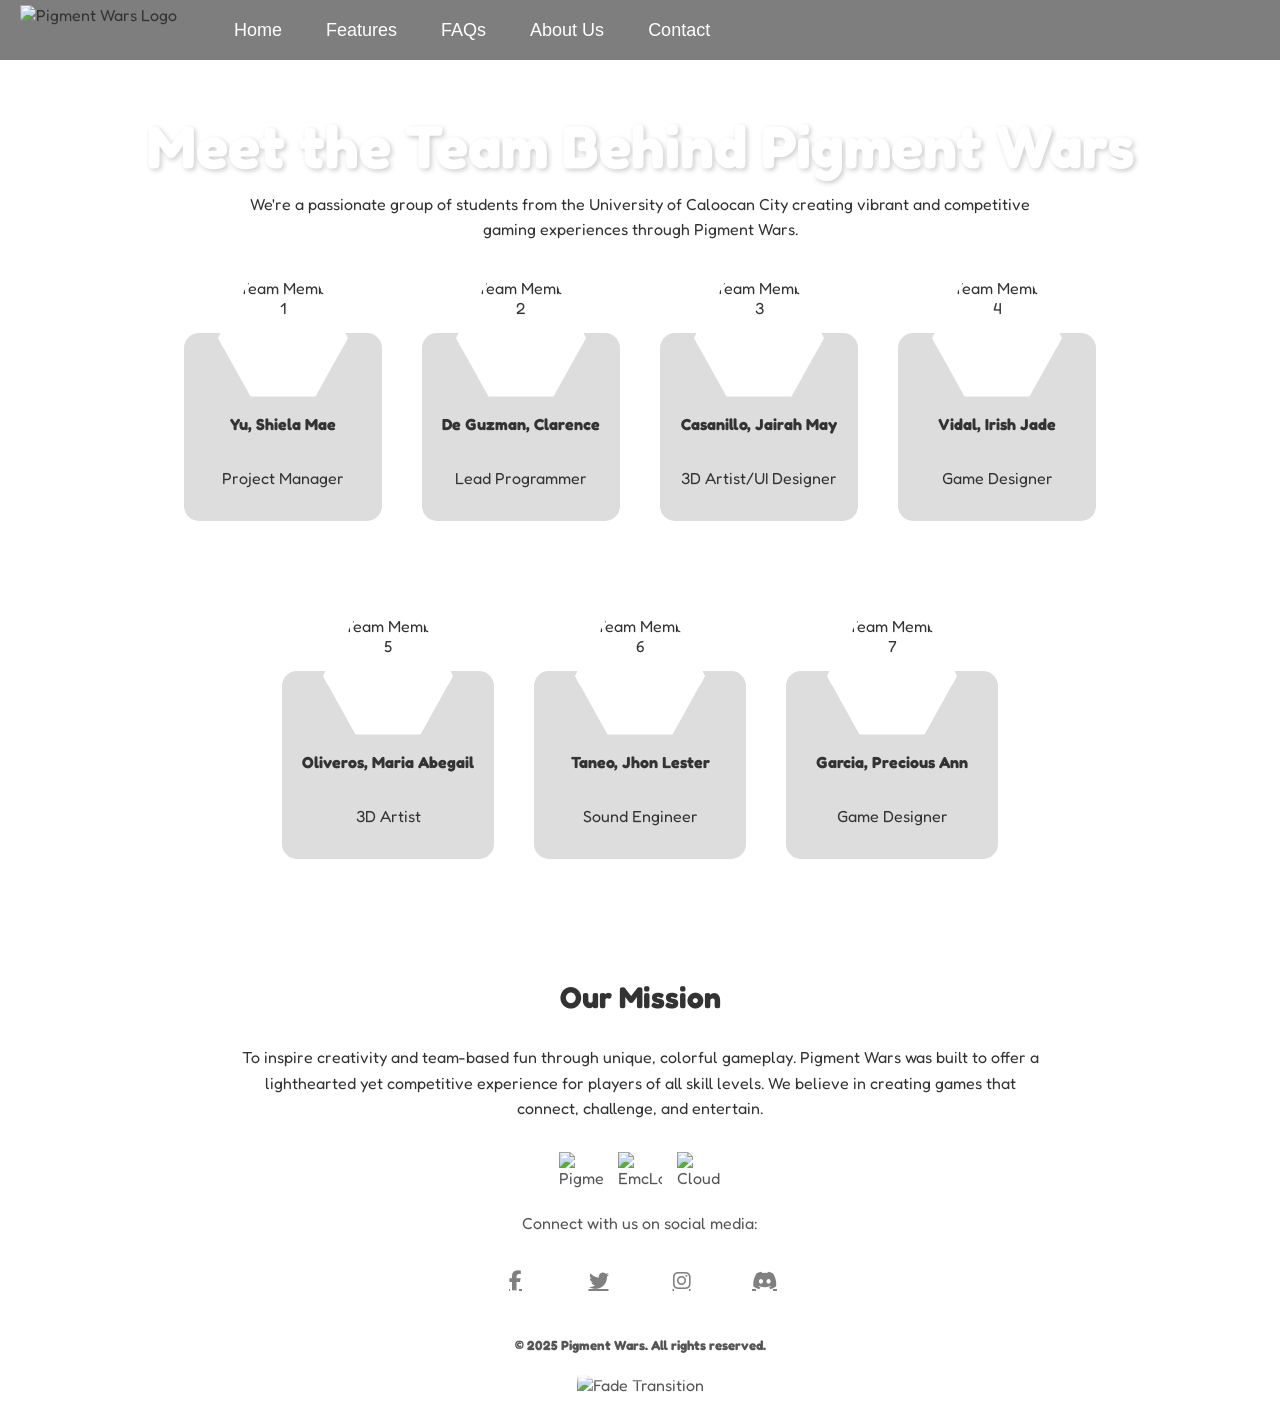
==== Pigment Wars-About.html @ dfe7bc62 "Add files via upload" ====
<!DOCTYPE html>
<html lang="en">
<head>
  <meta charset="UTF-8" />
  <meta name="viewport" content="width=device-width, initial-scale=1.0"/>
  <title>About Us - Pigment Wars</title>
  <link rel="stylesheet" href="style.css">
  <link href="https://fonts.googleapis.com/css2?family=Fredoka&display=swap" rel="stylesheet">
  <link rel="stylesheet" href="https://cdnjs.cloudflare.com/ajax/libs/font-awesome/6.5.0/css/all.min.css">

</head>
<body>
  <header>
    <div class="logo-nav">
      <img src="Images/logo.png" alt="Pigment Wars Logo" />
      <nav class="nav-links">
        <a href="index.html">Home</a>
        <a href="Pigment Wars-Features.html">Features</a>
        <a href="Pigment Wars-FAQs.html">FAQs</a>
        <a href="Pigment Wars-About.html">About Us</a>
        <a href="Pigment Wars-Contacts.html">Contact</a>
      </nav>
    </div>
  </header>

  <section class="about-container">
    <div class="about-intro">
      <h1>Meet the Team Behind Pigment Wars</h1>
      <p style="margin-bottom: 30px;">We're a passionate group of students from the University of Caloocan City creating vibrant and competitive gaming experiences through Pigment Wars.</p>
    </div>

    <div class="team-container">
        <div class="team-row row-4">
          <div class="team-member">
            <img src="Images/Members/Yu 2x2.jpeg" alt="Team Member 1">
            <h4>Yu, Shiela Mae</h4>
            <p>Project Manager</p>
          </div>
          <div class="team-member">
            <img src="Images/Members/clarence 2x2.png" alt="Team Member 2">
            <h4>De Guzman, Clarence</h4>
            <p>Lead Programmer</p>
          </div>
          <div class="team-member">
            <img src="Images/Members/CASANILLO.jpg" alt="Team Member 3">
            <h4>Casanillo, Jairah May</h4>
            <p>3D Artist/UI Designer</p>
          </div>
          <div class="team-member">
            <img src="Images/Members/vidal pic 2x2.png" alt="Team Member 4">
            <h4>Vidal, Irish Jade</h4>
            <p>Game Designer</p>
          </div>
        </div>
        
        <div class="team-row row-3">
          <div class="team-member">
            <img src="Images/Members/maria 2x2.jpg" alt="Team Member 5">
            <h4>Oliveros, Maria Abegail</h4>
            <p>3D Artist</p>
          </div>
          <div class="team-member">
            <img src="Images/Members/taneo.png" alt="Team Member 6">
            <h4>Taneo, Jhon Lester</h4>
            <p>Sound Engineer</p>
          </div>
          <div class="team-member">
            <img src="Images/Members/Garcia 2x2.png" alt="Team Member 7">
            <h4>Garcia, Precious Ann</h4>
            <p>Game Designer</p>
          </div>
        </div>
      </div>
      
    <div class="mission-section">
      <h2>Our Mission</h2>
      <p>To inspire creativity and team-based fun through unique, colorful gameplay. Pigment Wars was built to offer a lighthearted yet competitive experience for players of all skill levels. We believe in creating games that connect, challenge, and entertain.</p>
    </div>
  </section>

  <footer>
    <div class="container">
      <!-- Logo Image -->
      <div class="logo-row">
        <img src="Images/PigmentWars IconSB.png" alt="PigmentWarsLogo" class="mini-logo" />
        <img src="Images/EMC LOGO.png" alt="EmcLogo" class="mini-logo" />
        <img src="Images/Cloud3 SB.png" alt="CloudILogo" class="mini-logo" />
      </div>

    <p>Connect with us on social media:</p>
    <div class="social-icons">
      <a href="https://www.facebook.com" target="_blank" aria-label="Facebook">
        <i class="fab fa-facebook-f"></i>
      </a>
      <a href="https://www.twitter.com" target="_blank" aria-label="Twitter">
        <i class="fab fa-twitter"></i>
      </a>
      <a href="https://www.instagram.com" target="_blank" aria-label="Instagram">
        <i class="fab fa-instagram"></i>
      </a>
      <a href="https://www.discord.com" target="_blank" aria-label="Discord">
        <i class="fab fa-discord"></i>
      </a>
    </div>
    <h5>&copy; 2025 Pigment Wars. All rights reserved.</h5>
    <img src="Images/skybox12.png" alt="Fade Transition" class="section-fade-image" />
  </footer>

</body>
</html>
---- style.css ----
body {
  font-family: 'Fredoka', sans-serif;
  text-align: center;
  margin: 0;
  padding-top: 60px;
  background: url(Images/BG\ FOR\ COLOR\ CUSTOMIZATION\(2\).png);
  opacity: 0.4s;
  background-attachment: fixed;
  background-repeat: no-repeat;
  background-size: cover;
  color: #333;
}

  .body.content {
    z-index: 2;
  }
  

h1 {
    font-size: 60px;
    font-weight: bold;
    color: #fff;
    text-shadow: 2px 2px 5px rgba(0, 0, 0, 0.2);
    margin-bottom: 10px;
  }

h2 {
  font-size: 30px;
  font-weight: bold;
  margin: 30px;
  margin-top: 90px;
}

ul {
    list-style-type: circle;
    text-align: left;
    max-width: 700px;
    margin: 20px auto;
    padding-left: 20px;
  }

  ul li {
    margin-bottom: 20px; 
  }

  p {
    max-width: 800px;
    margin: 10px auto;
    font-size: 16px;
    line-height: 1.6;
  }

header {
  background: #7e7e7e;
  display: flex;
  align-items: center;
  justify-content: flex-start;
  padding: 5px 20px;
  position: fixed;
  top: 0;
  left: 0;
  width: 100%;
  z-index: 1000;
}

.logo-nav {
  display: flex;
  align-items: center;
  flex-wrap: wrap;
  justify-content: space-between;
}

header img {
  height: 50px;
  margin-right: 20px;
}

.nav-links {
    font-family: 'Fredoka', sans-serif;
  margin: 5px;
  display: flex;
}

.nav-links a {
  color: #ffffff;
  text-decoration: none;
  margin-left: 20px;
  font-size: 18px;
  padding: 8px 12px;
  display: inline-block;
  transition: background-color 0.3s;
  font-family: Verdana, sans-serif;
}

.nav-links a:hover {
  color: #ffffff;
  border-radius: 4px;
  background-color: #8f8f8f;
}

.cover {
  width: 100%;
  height: 600px;
  background-color: rgb(71, 71, 71);
  position: relative;
  display: flex;
  align-items: center;
  justify-content: center;
  overflow: hidden;
}

.title-image {
  position: absolute;
  top: 20px;
  left: 50%;
  transform: translateX(-50%);
  max-width: 80%;
  height: auto;
  z-index: 1;
}

.cover video {
  position: absolute;
  width: 100%;
  height: 100%;
  object-fit: cover;
}

.play-button {
  position: absolute;
  bottom: 70px;
  left: 50%;
  transform: translateX(-50%);
  padding: 12px 24px;
  background: #666;
  color: white;
  text-decoration: none;
  border-radius: 4px;
  font-weight: bold;
  font-size: 30px;
  box-shadow: inset -4px -3px 5px rgba(0, 0, 0, 0.5);
  z-index: 2;
  font-family: 'Fredoka', sans-serif;
  font-size: 2rem;
  font-weight: bold;
}

.play-button:hover {
  background: #555;
  box-shadow: inset 3px 3px 5px rgba(0, 0, 0, 0.5);
}

.section-fade-image {
position: relative;
  width: 100%;
  height: 500px;
  margin-top: -150px;
  z-index: -2;
  object-fit: cover;
  pointer-events: none; 

  mask-image: linear-gradient(to bottom, transparent 0%, black 40%, black 90%, transparent 100%);
}

.overview-frame {
  background: url('Images/overview-frame.png') no-repeat center center;
  background-size: contain;
  width: 90%;
  max-width: 1000px;
  margin: 30px auto;
  padding: 60px 50px;
  box-sizing: border-box;
  position: relative;
  aspect-ratio: 16 / 9;
}

.overview-content {
    background-color: rgba(255, 255, 255, 0);
    padding: 20px;
    border-radius: 10px;
    height: 100%;
    overflow: auto;
    font-size: 18px;
    line-height: 1.6;
}

.carousel-container {
    position: relative;
    max-width: 800px;
    margin: 40px auto;
    overflow: hidden;
    border-radius: 10px;
    box-shadow: 0 4px 12px rgba(0, 0, 0, 0.2);
}
  
.carousel-slide {
    display: flex;
    transition: transform 0.5s ease-in-out;
    width: fit-content;
}
  
.carousel-slide img {
    width: 800px;
    height: auto;
    border-radius: 10px;
    flex-shrink: 0;
}
  
.carousel-btn {
    position: absolute;
    top: 50%;
    transform: translateY(-50%);
    background-color: rgba(0,0,0,0.5);
    color: white;
    border: none;
    font-size: 30px;
    padding: 10px;
    cursor: pointer;
    z-index: 10;
    border-radius: 50%;
    transition: background-color 0.3s ease;
}
  
.carousel-btn:hover {
    background-color: rgba(0, 0, 0, 0.8);
}
  
.carousel-btn.prev {
    left: 10px;
}
  
.carousel-btn.next {
    right: 10px;
}

.section {
    padding: 60px 20px;
    text-align: center;
    opacity: 0;
  transform: translateY(50px);
  transition: opacity 1s ease, transform 1s ease;
  }

  .section.show {
    opacity: 1;
    transform: translateY(0);
  }

  .section:nth-child(odd) {
    transition-delay: 0.2s;
  }
  .section:nth-child(even) {
    transition-delay: 0.4s;
  }
  
  .features-row {
    display: flex;
    justify-content: center;
    gap: 4rem;
    flex-wrap: nowrap; 
    overflow-x: auto; 
    padding: 50px;
  }

  .feature-item {
    background-color: #fff;
    border-radius: 10px;
    box-shadow: 0 6px 15px rgba(0, 0, 0, 0.1);
    width: 300px;
    padding: 20px;
    text-align: center;
    transition: transform 0.3s ease, box-shadow 0.3s ease;
  }

  .feature-item:hover {
    transform: scale(1.05);
    transform: translateY(-5px);
    box-shadow: 0 8px 20px rgba(0, 0, 0, 0.2);
  }

  .feature-box {
    transition: transform 0.3s ease, box-shadow 0.3s ease;
  }

  .feature-box img {
    width: 100%;
    height: 180px;
    object-fit: cover;
    border-radius: 15px;
    margin-bottom: 15px;
  }
  
  .feature-item:hover .feature-box {
    transform: scale(1.05);
  }
  
  .feature-item:hover .feature-text {
    transform: scale(1.05);
  }

  @media (max-width: 1024px) {
    .features-row {
      flex-wrap: wrap;
    }
    .feature-item {
      flex: 1 1 45%;
      margin-bottom: 2rem;
    }
  }
  
  @keyframes fadeInUp {
    0% {
      opacity: 0;
      transform: translateY(30px);
    }
    100% {
      opacity: 1;
      transform: translateY(0);
    }
  }
  
  .fade-in-up {
    animation: fadeInUp 1s ease forwards;
    opacity: 0;
  }
  
  .learn-more-button {
    display: inline-block;
    margin-top: 2rem;
    margin-bottom: 50px;
    padding: 12px 24px;
    background: #666;
    color: white;
    text-decoration: none;
    border-radius: 4px;
    font-weight: bold;
    font-size: 2rem;
    z-index: 3;
    font-family: 'Fredoka', sans-serif;
    box-shadow: inset -4px -3px 5px rgba(0, 0, 0, 0.5);
  }
  
  .learn-more-button:hover {
    background: #555;
    box-shadow: inset 3px 3px 5px rgba(0, 0, 0, 0.5);
  }

  .single-container {
    display: flex;
    justify-content: center;
    align-items: center;
    margin: 50px 100px;
    opacity: 1;
    transition: transform 0.3s ease;
  }
  
  .single-container img {
    max-width: 800px;
    width: 100%;
    height: auto;
    border-radius: 20px; /* Optional: rounded corners */
    box-shadow: 0 8px 20px rgba(0, 0, 0, 0.2); /* Optional: drop shadow */
  }

  .single-container video {
    max-width: 800px;
    width: 100%;
    height: auto;
    border-radius: 20px;
    box-shadow: 0 8px 20px rgba(0, 0, 0, 0.2);
  }

  .single-container:hover {
    transform: scale(1.05);
    transform: translateY(-5px);
  }

  #hero-video {
    position: relative;
    padding: 80px 20px;
  }

  .video-wrapper {
    width: 70%;
    max-width: 300px; 
    margin: 50px auto;
    position: relative;
    border-radius: 20px;
    overflow: hidden;
    box-shadow: 0 10px 25px rgba(0, 0, 0, 0.3);
  }

  .video-wrapper video {
    width: 50%;
    display: block;
    border-radius: 20px;
  }
  
  .video-overlay {
    position: absolute;
    top: 0;
    left: 0;
    width: 100%;
    height: 100%;
    background: linear-gradient(to bottom, rgba(0,0,0,0.8), rgba(0,0,0,0.4));
    z-index: 2;
    transition: opacity 0.5s ease;
    border-radius: 20px;
  }
  
  .video-btn {
    position: absolute;
    top: 50%;
    left: 50%;
    transform: translate(-50%, -50%);
    background-color: rgba(0, 0, 0, 0.6);
    border-radius: 50%;
    width: 60px;
    height: 60px;
    cursor: pointer;
    display: flex;
    align-items: center;
    justify-content: center;
    z-index: 3;
    transition: opacity 0.3s ease;
  }

  .video-btn svg {
    fill: #fff;
  }

  .video-btn:hover {
    transition: opacity 1 ease;
  }
  
  .team-container {
    background: url(Images/SCORE\ PANEL.png)no-repeat center center;
    background-size: contain;
    display: flex;
    flex-direction: column;
    align-items: center;
    gap: 100px; /* increased spacing between rows */
    padding: 30px 0;
    padding-top: 60px;
    border-radius: 20px;
  }
  
  .team-row {
    display: grid;
    gap: 40px;
  }
  
  .row-4 {
    grid-template-columns: repeat(4, 1fr);
    margin-bottom: 50px;
  }
  
  .row-3 {
    grid-template-columns: repeat(3, 1fr);
    justify-content: center;
  }
  
  
  @media (max-width: 768px) {
    .team-container {
      grid-template-columns: repeat(2, 1fr); /* 2 columns on tablets */
    }
  }
  
  @media (max-width: 500px) {
    .team-container {
      grid-template-columns: 1fr; /* 1 column on phones */
    }
  }
  
  .team-member {
    background-color: #ddd;
    border-radius: 15px;
    padding: 60px 20px 20px; 
    text-align: center;
    transition: transform 0.3s ease;
    position: relative; 
    display: flex;
    flex-direction: column;
    align-items: center;
  }
  
  .team-member img {
    border: 5px solid rgb(255, 255, 255);
    width: 120px;
    height: 120px;
    object-fit: cover;
    clip-path: polygon(
      25% 5%, 75% 5%,
      100% 50%,
      75% 95%, 25% 95%,
      0% 50%
    );
    background-color: #fff;
    box-shadow: 0 4px 8px rgba(0,0,0,0.5);
    position: absolute;
    top: -60px; /* Moves it up to overlap the card */
  }

  .team-member:hover {
    background-color: #cfcfcf;
    transform: scale(1.05);
    box-shadow: 0 4px 8px rgba(0,0,0,0.2);
  }

  .contact-form {
    max-width: 600px;
    margin: 0 auto;
    display: flex;
    flex-direction: column;
    gap: 15px;
    font-family: 'Fredoka', sans-serif;
  }
  
  .contact-form input,
  .contact-form textarea {
    padding: 10px;
    border: 2px solid #ccc;
    border-radius: 10px;
    font-size: 16px;
  }
  
  .contact-form button {
    background: #666;
    color: white;
    padding: 1rem;
    font-size: 1.1rem;
    border: none;
    border-radius: 8px;
    cursor: pointer;
    font-weight: bold;
    font-family: 'Fredoka', sans-serif;
    box-shadow: inset -4px -3px 5px rgba(0, 0, 0, 0.5);
  }
  
  .contact-form button:hover {
    background: #555;
    box-shadow: inset 3px 3px 5px rgba(0, 0, 0, 0.5);
  }
  
  footer {
    color: #555;
    padding: 20px 0;
    text-align: center;
  }

  /* Social icons container */
  .social-icons {
    display: flex;
    justify-content: center;
    gap: 15px;
    margin-top: 10px;
  }

  /* Icon link styling */
  .social-icons a {
    color: #808080;
    padding: 12px;
    font-size: 20px;
    width: 44px;
    height: 44px;
    display: flex;
    align-items: center;
    justify-content: center;
    transition: background-color 0.3s;
  }

  /* Hover effects */
  .social-icons a:hover {
    color: #333;
  }

  .logo-row {
    display: flex;
    justify-content: center;
    gap: 15px;
    margin: 0 30px 15px 30px;
    padding: 0 20px;
    overflow: hidden;
  }

  .mini-logo {
    width: 44px;
    height: 44px; /* Same height as social icons */
    object-fit: contain;
    display: inline-block;
    transition: filter 0.3s ease;
  }

  .mini-logo:hover {
    filter: brightness(0.8);
  }
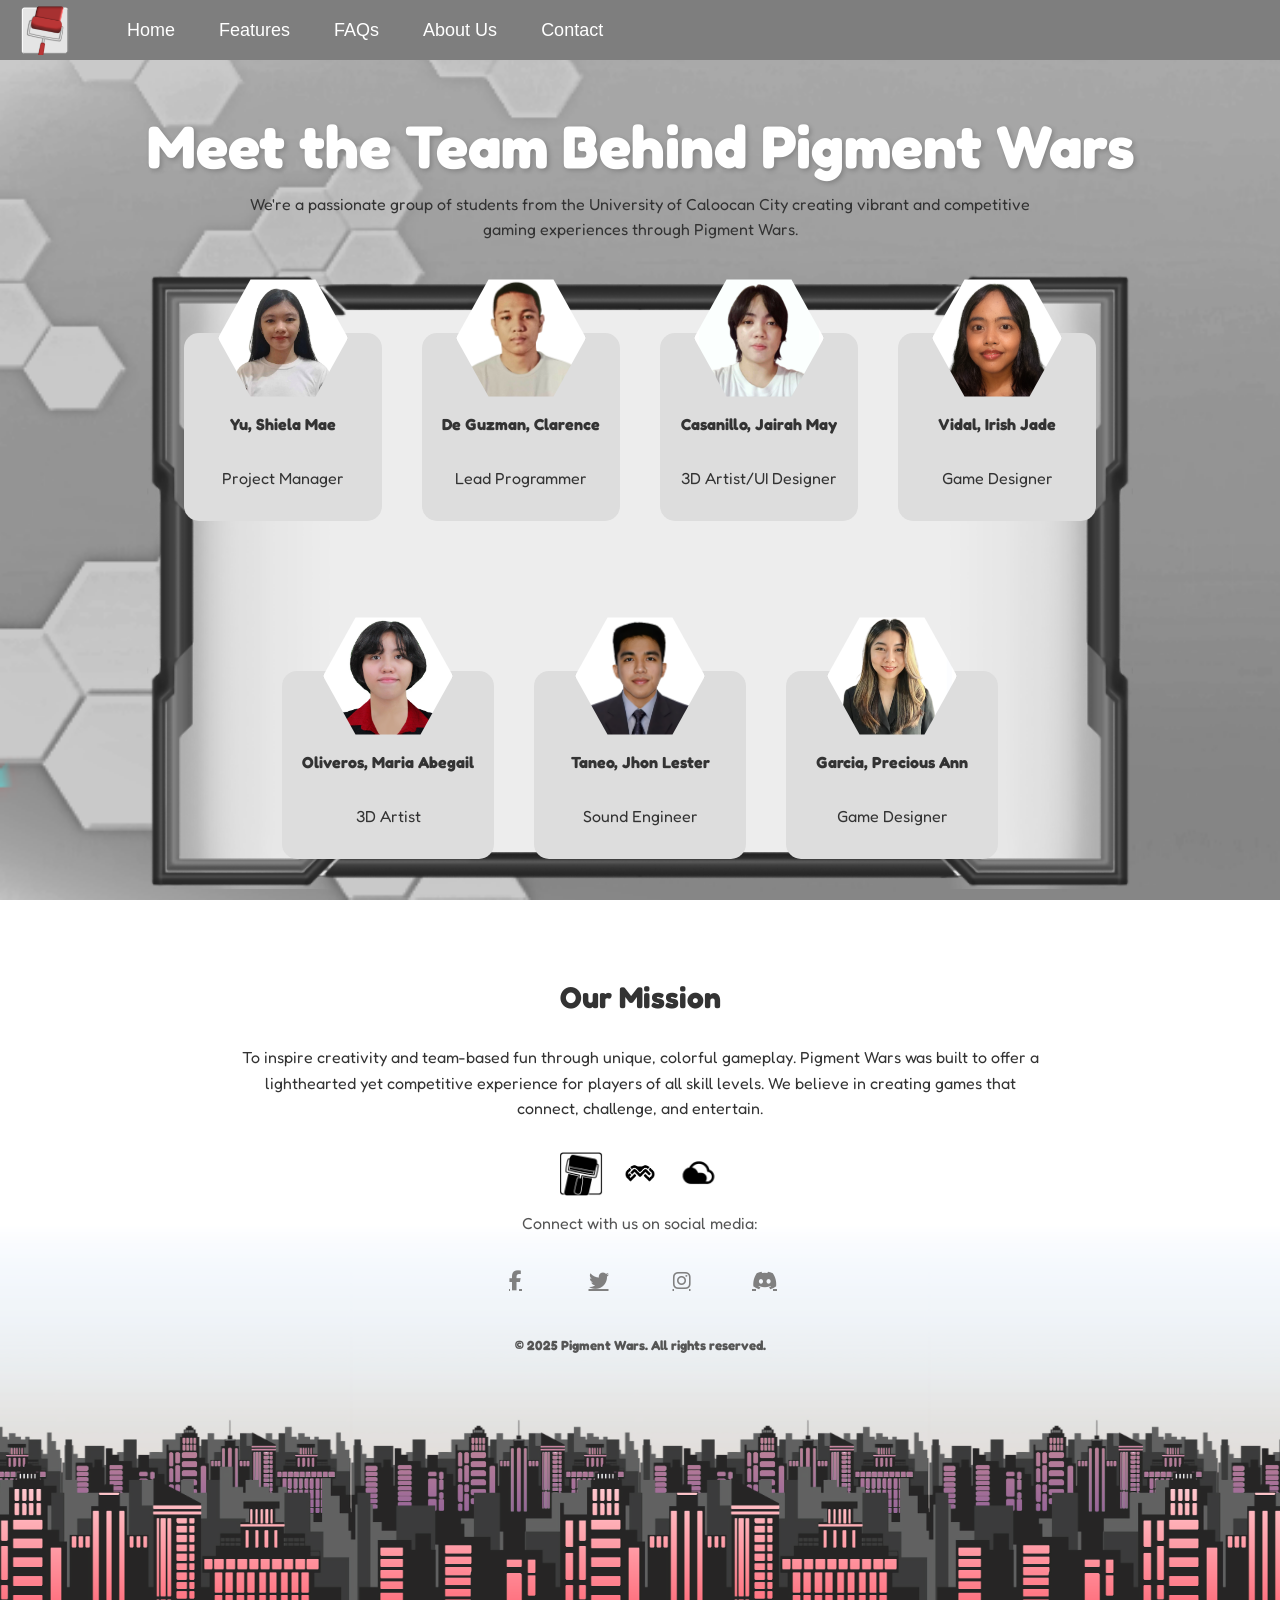
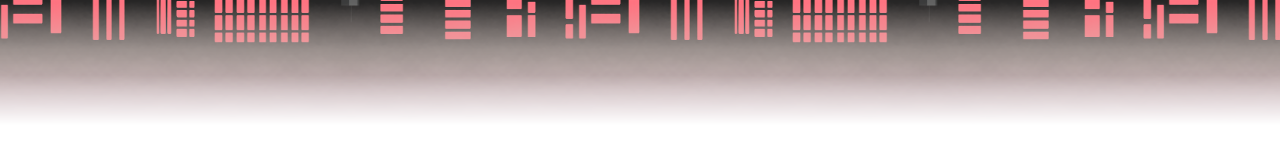
==== commit 06f9a283: "Update Pigment Wars-About.html" ====
--- a/Pigment Wars-About.html
+++ b/Pigment Wars-About.html
@@ -12,7 +12,7 @@
 <body>
   <header>
     <div class="logo-nav">
-      <img src="Images/logo.png" alt="Pigment Wars Logo" />
+      <img src="Images/PWlogo.png" alt="Pigment Wars Logo" />
       <nav class="nav-links">
         <a href="index.html">Home</a>
         <a href="Pigment Wars-Features.html">Features</a>
